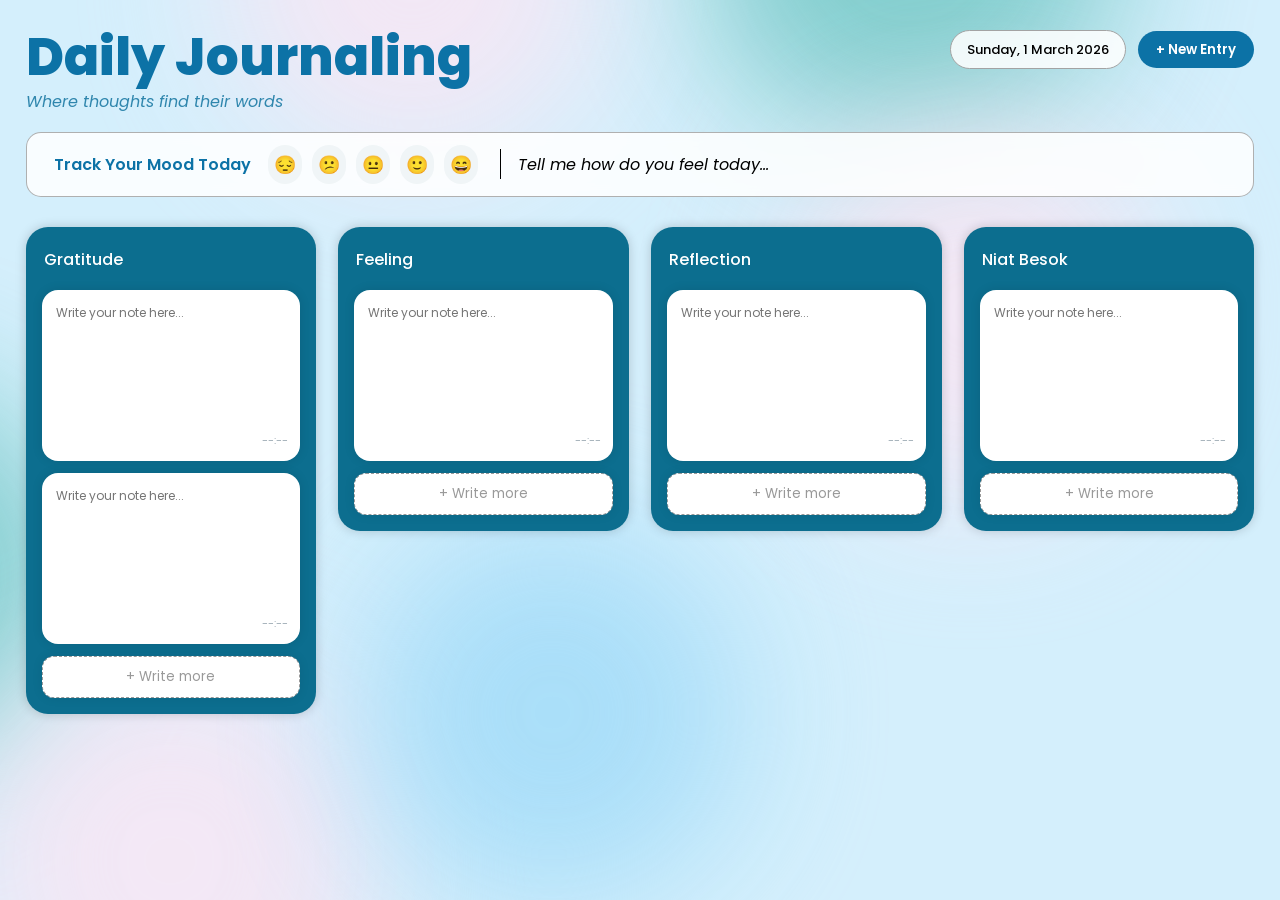
==== journaling.html @ 008cca22 "nambahin journal" ====
<!doctype html>
<html lang="id">
<head>
  <meta charset="utf-8" />
  <meta name="viewport" content="width=device-width,initial-scale=1" />
  <title>Daily Journaling</title>

  <link rel="preconnect" href="https://fonts.googleapis.com">
  <link rel="preconnect" href="https://fonts.gstatic.com" crossorigin>
  <link href="https://fonts.googleapis.com/css2?family=Poppins:wght@300;400;500;600;700;800&display=swap" rel="stylesheet">

  <link rel="stylesheet" href="style_journaling.css">
</head>
<body>

  <div class="journaling">
    <!-- background blur circles (satu-satu) -->
    <div class="ellipse ellipse-1"></div>
    <div class="ellipse ellipse-2"></div>
    <div class="ellipse ellipse-3"></div>
    <div class="ellipse ellipse-4"></div>
    <div class="ellipse ellipse-5"></div>
    <div class="ellipse ellipse-6"></div>

    <main class="container">

      <header class="journal-top">
        <div class="title-area">
          <h1 class="page-title">Daily Journaling</h1>
          <div class="subtitle">Where thoughts find their words</div>
        </div>

        <div class="top-actions">
          <div class="pill">Sunday, 1 March 2026</div>
          <button class="btn-primary" type="button">+ New Entry</button>
        </div>
      </header>

      <section class="mood-bar">
        <div class="mood-label">Track Your Mood Today</div>

        <div class="mood-emojis" aria-label="Mood options">
          <button class="emoji" type="button" aria-label="Sad">😔</button>
          <button class="emoji" type="button" aria-label="Unsure">😕</button>
          <button class="emoji" type="button" aria-label="Neutral">😐</button>
          <button class="emoji" type="button" aria-label="Good">🙂</button>
          <button class="emoji" type="button" aria-label="Happy">😄</button>
        </div>

        <div class="mood-divider" aria-hidden="true"></div>

        <div class="mood-input" type="text">Tell me how do you feel today...</div>
      </section>

      <section class="journal-grid">
        <article class="journal-section">
          <h3 class="section-title">Gratitude</h3>

          <form class="note-card" action="#">
            <textarea class="note-input" placeholder="Write your note here..." rows="5"></textarea>
            <div class="note-footer"><span class="time">--:--</span></div>
          </form>

          <form class="note-card" action="#">
            <textarea class="note-input" placeholder="Write your note here..." rows="5"></textarea>
            <div class="note-footer"><span class="time">--:--</span></div>
          </form>

          <button class="btn-secondary" type="button">+ Write more</button>
        </article>

        <article class="journal-section">
          <h3 class="section-title">Feeling</h3>

          <form class="note-card" action="#">
            <textarea class="note-input" placeholder="Write your note here..." rows="5"></textarea>
            <div class="note-footer"><span class="time">--:--</span></div>
          </form>

          <button class="btn-secondary" type="button">+ Write more</button>
        </article>

        <article class="journal-section">
          <h3 class="section-title">Reflection</h3>

          <form class="note-card" action="#">
            <textarea class="note-input" placeholder="Write your note here..." rows="5"></textarea>
            <div class="note-footer"><span class="time">--:--</span></div>
          </form>

          <button class="btn-secondary" type="button">+ Write more</button>
        </article>

        <article class="journal-section">
          <h3 class="section-title">Niat Besok</h3>

          <form class="note-card" action="#">
            <textarea class="note-input" placeholder="Write your note here..." rows="5"></textarea>
            <div class="note-footer"><span class="time">--:--</span></div>
          </form>

          <button class="btn-secondary" type="button">+ Write more</button>
        </article>
      </section>

    </main>
  </div>

</body>
</html>
---- style_journaling.css ----
/* =========================
   Global
========================= */
*{
  font-family:"Poppins", sans-serif;
  box-sizing:border-box;
}

body{
  margin:0;
}

/* =========================
   Page container (NO BIG WHITE BOX)
========================= */
.journaling{
  background-color:#d4effc;
  overflow:hidden;
  width:100%;
  min-height:100vh;
  position:relative;
  padding: 30px 24px 42px;
}

.journaling input,
.journaling button,
.journaling textarea,
.journaling select{
  font-family:"Poppins", sans-serif;
}

.journaling input::placeholder,
.journaling textarea::placeholder{
  font-family:"Poppins", sans-serif;
}

/* =========================
   Background decoration circles
   (hapus circle kuning)
========================= */
.ellipse{
  position:absolute;
  filter: blur(70.99px);
  aspect-ratio: 1;
  border-radius: 999px;
  pointer-events:none;
  opacity: 0.9;
}

/* kamu bebas adjust posisi biar makin mirip figma */
.ellipse-1{
  top: 380px;
  left: -320px;
  width: 393px;
  height: 393px;
  background-color:#53bab3b2;
}

.ellipse-2{
  top: -270px;
  left: 700px;
  width: 420px;
  height: 420px;
  background-color:#53bab3b2;
}

.ellipse-3{
  top: -220px;
  left: 220px;
  width: 385px;
  height: 385px;
  background-color:#ffe5f3cc;
}

.ellipse-4{
  top: 120px;
  left: 780px;
  width: 385px;
  height: 385px;
  background-color:#ffe5f3cc;
}

.ellipse-5{
  top: 650px;
  left: -40px;
  width: 421px;
  height: 421px;
  background-color:#ffe5f3cc;
}

.ellipse-6{
  top: 520px;
  left: 360px;
  width: 385px;
  height: 385px;
  background-color:#9ad9f8cc;
}

/* =========================
   Content container (transparent)
========================= */
.container{
  position:relative;
  z-index:2;
  width:min(1240px, 96vw);
  margin: 0 auto;
}

/* =========================
   Header
========================= */
.journal-top{
  display:flex;
  align-items:flex-start;
  justify-content:space-between;
  gap:16px;
  margin-bottom: 18px;
}

.mini-title{
  font-weight:600;
  color:#0c72a6;
  font-size: 14px;
}

.page-title{
  margin:0;
  font-weight:800;
  color:#0c72a6;
  font-size: 52px;
  line-height:1.05;
}

.subtitle{
  margin-top: 4px;
  color:#2f86ad;
  font-style: italic;
  font-weight: 400;
}

.top-actions{
  display:flex;
  gap:12px;
  align-items:center;
}

/* pill dan button gaya signup */
.pill{
  background: rgba(255,255,255,.86);
  border-radius: 35.5px;
  border: 0.71px solid #a3a3a3;
  padding: 8.52px 16px;
  font-size: 13px;
  font-weight: 500;
  white-space: nowrap;
  backdrop-filter: blur(6px);
}

.btn-primary{
  background-color:#0c72a6;
  border:none;
  color:#fff;
  border-radius: 35.5px;
  padding: 8.52px 18px;
  font-weight: 600;
  cursor:pointer;
  transition: 0.2s ease;
}
.btn-primary:hover{ filter: brightness(0.95); }
.btn-primary:active{ transform: scale(0.99); }

/* =========================
   Mood bar
========================= */
.mood-bar{
  width:100%;
  display:flex;
  align-items:center;
  gap:2px;
  padding: 12px 12px;
  border-radius: 15px;
  border: 0.7px solid rgba(163,163,163,.85);
  background: rgba(255,255,255,.86);
  backdrop-filter: blur(6px);
  margin-bottom: 30px;
}

.mood-divider{
  width:1px;
  height:30px;
  background: rgba(0,0,0);
  flex: 0 0 auto;
}

.mood-label{
  font-weight:600;
  color:#0c72a6;
  font-size: 16px;
  white-space: nowrap;
  padding: 0 15px;
}

.mood-emojis{
  display:flex;
  gap:10px;
  padding-right:14px;
  margin-right:6px;
  position:relative;
}

.emoji{
  border:none;
  background: #F0F5F7;
  cursor:pointer;
  font-size: 18px;
  padding: 6px 6px;
  border-radius: 100px;
  transition: 0.15s ease;
}
.emoji:hover{ background: rgba(245,245,245,.8); }

.mood-input{
  flex:1;
  border:none;
  outline:none;
  font-size: 16px;
  padding: 0 15px;
  font-style: italic;
}

/* =========================
   Grid & cards
========================= */
.journal-grid{
  display:grid;
  grid-template-columns: repeat(4, minmax(240px, 1fr));
  gap: 22px;
  align-items:start;
}

/* responsive */
@media (max-width: 1100px){
  .journal-grid{ grid-template-columns: repeat(2, minmax(240px, 1fr)); }
}
@media (max-width: 640px){
  .journal-top{ flex-direction:column; }
  .top-actions{ width:100%; justify-content:space-between; }
  .journal-grid{ grid-template-columns: 1fr; }
  .page-title{ font-size: 40px; }
}

/* Blue section card */
.journal-section{
  background:#0c6e8f;
  border-radius: 22px;
  padding: 16px;
  display:flex;
  flex-direction:column;
  gap: 12px;
  box-shadow: 0px 0px 10.65px rgba(0,0,0,.18);
}

.section-title{
  margin: 4px 2px 6px;
  color:#ffffff;
  font-weight:500;
  font-size: 16px;
}

/* Note form */
.note-card{
  background:#ffffff;
  border-radius: 16px;
  padding: 12px;
  display:flex;
  flex-direction:column;
  gap: 10px;
  min-height: 170px;
  box-shadow: 0px 0px 10.65px rgba(0,0,0,.10);
}

.note-input{
  width:100%;
  border:none;
  outline:none;
  resize:none;
  font-size: 12px;
  line-height: 1.45;
  min-height: 120px;
}

.note-footer{
  display:flex;
  align-items:center;
  justify-content:flex-end;
}

.time{
  font-size: 11px;
  color:#9aa8b2;
}

/* button + Write more */
.btn-secondary{
  width:100%;
  background:#ffffff;
  border-radius: 12px;
  padding: 10px;
  cursor:pointer;
  border: 1px dashed #999999;
  color:#999999;
  transition: 0.2s ease;
  box-shadow: 0px 0px 10.65px rgba(0,0,0,.08);
}
.btn-secondary:hover{ background:#f5f5f5; }
.btn-secondary:active{ transform: scale(0.99); }
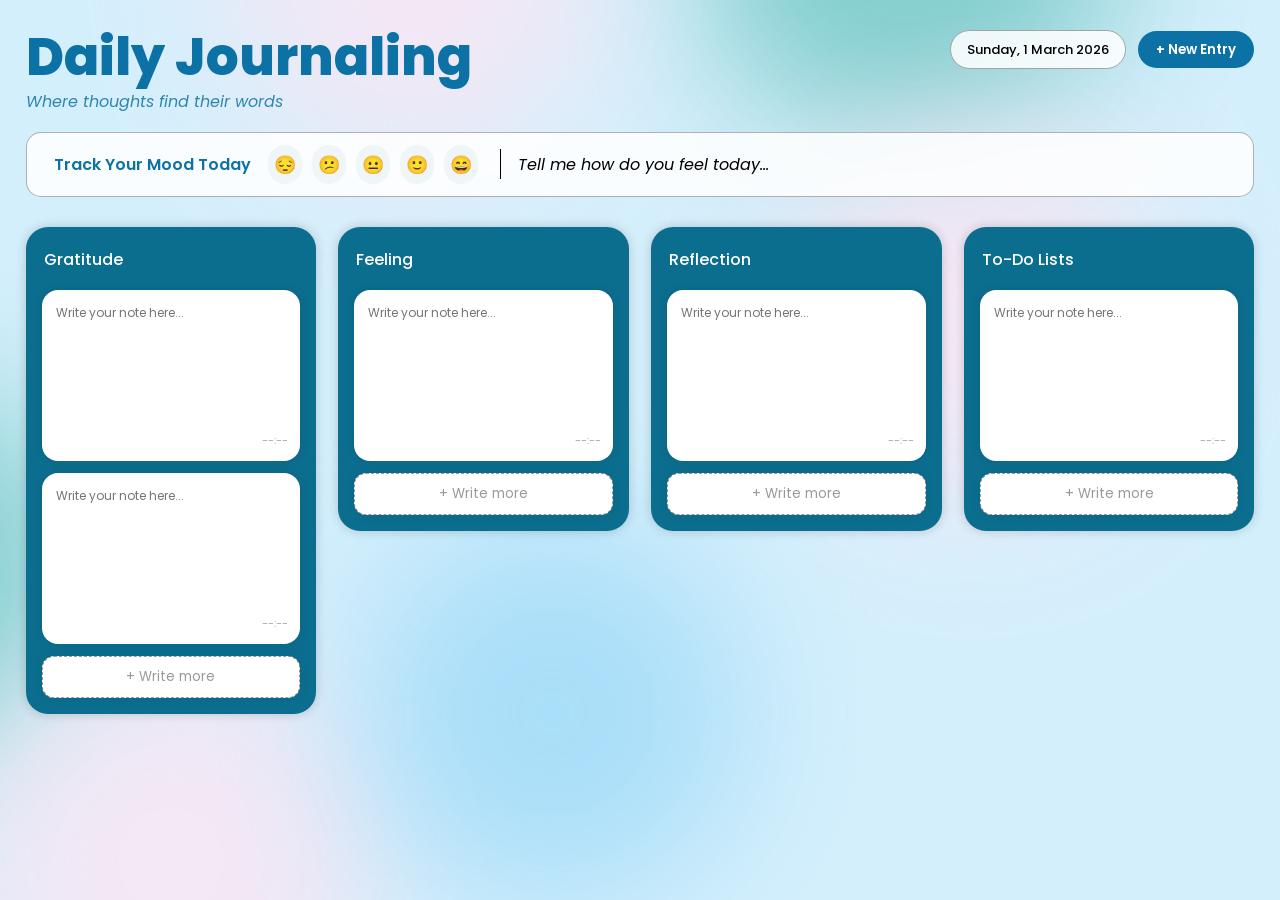
==== commit 6f48729c: "benerin linking halaman" ====
--- a/journaling.html
+++ b/journaling.html
@@ -92,7 +92,7 @@
         </article>
 
         <article class="journal-section">
-          <h3 class="section-title">Niat Besok</h3>
+          <h3 class="section-title">To-Do Lists</h3>
 
           <form class="note-card" action="#">
             <textarea class="note-input" placeholder="Write your note here..." rows="5"></textarea>
